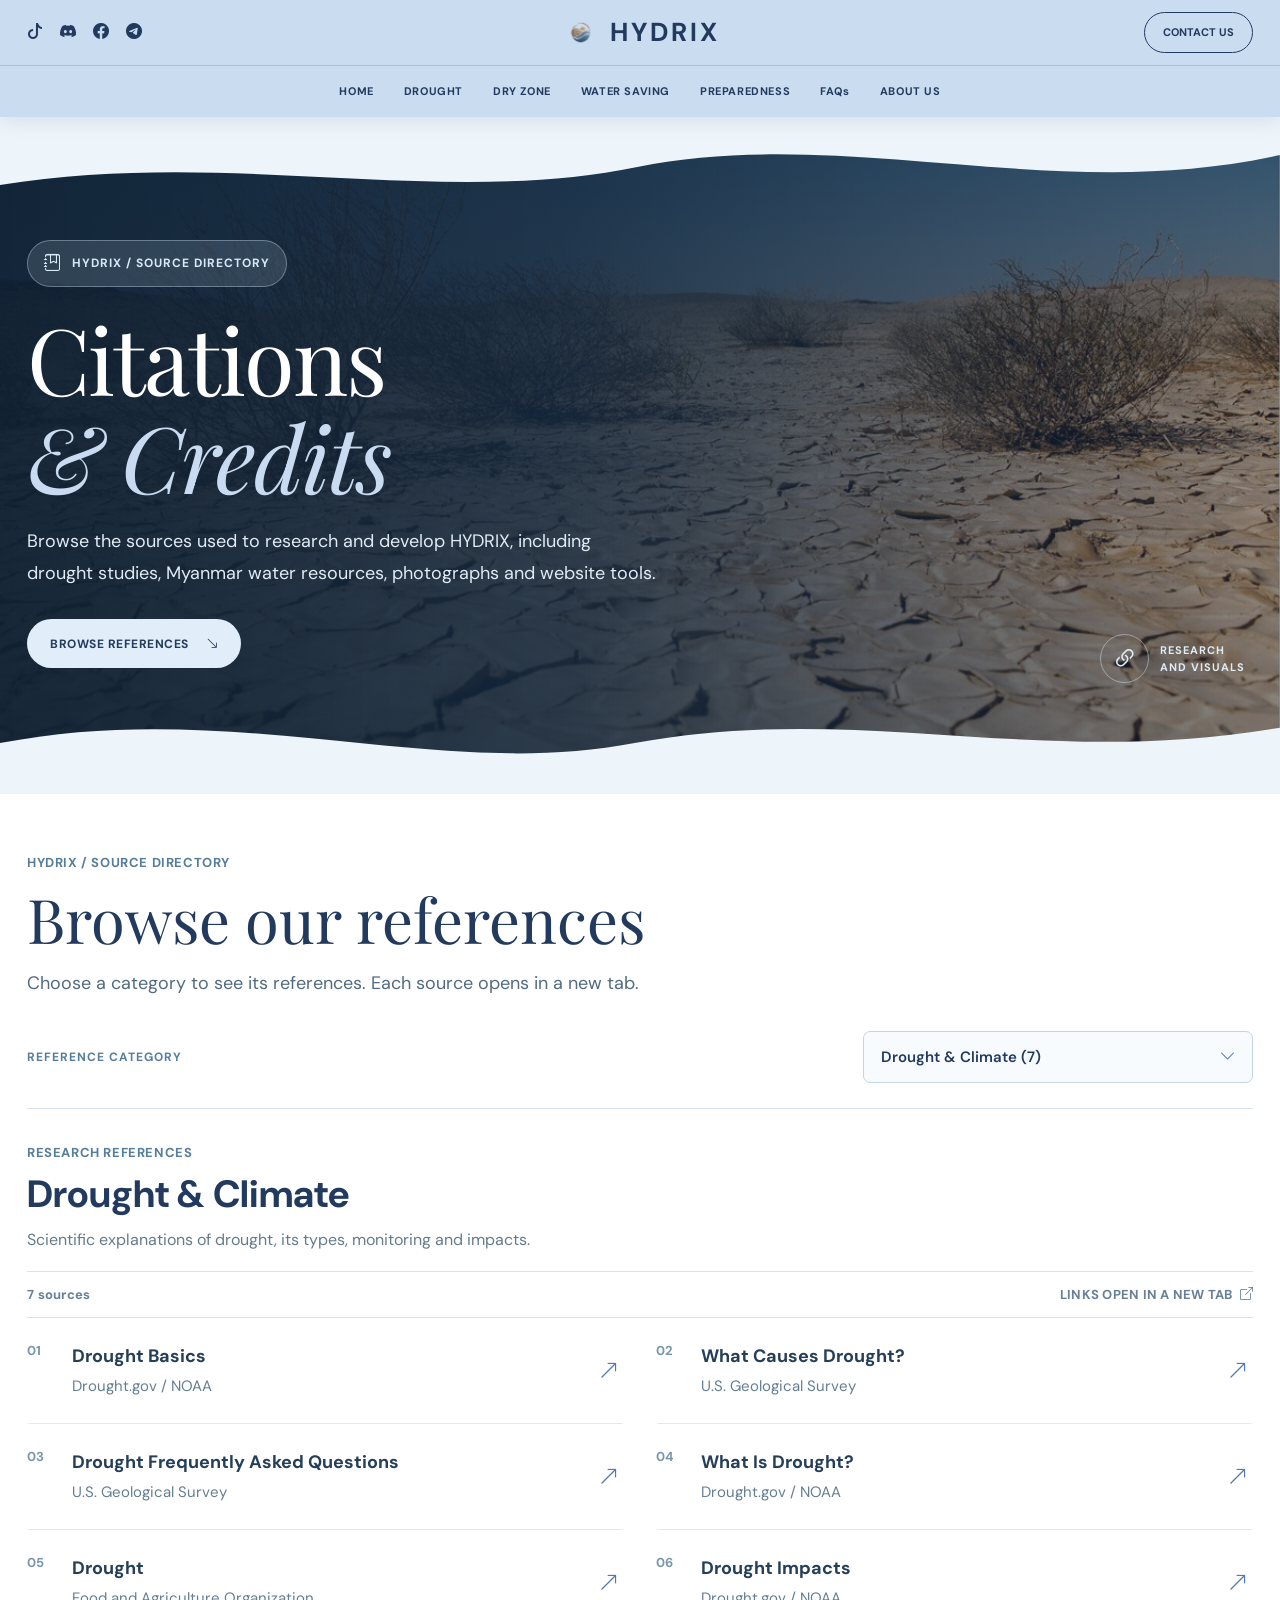
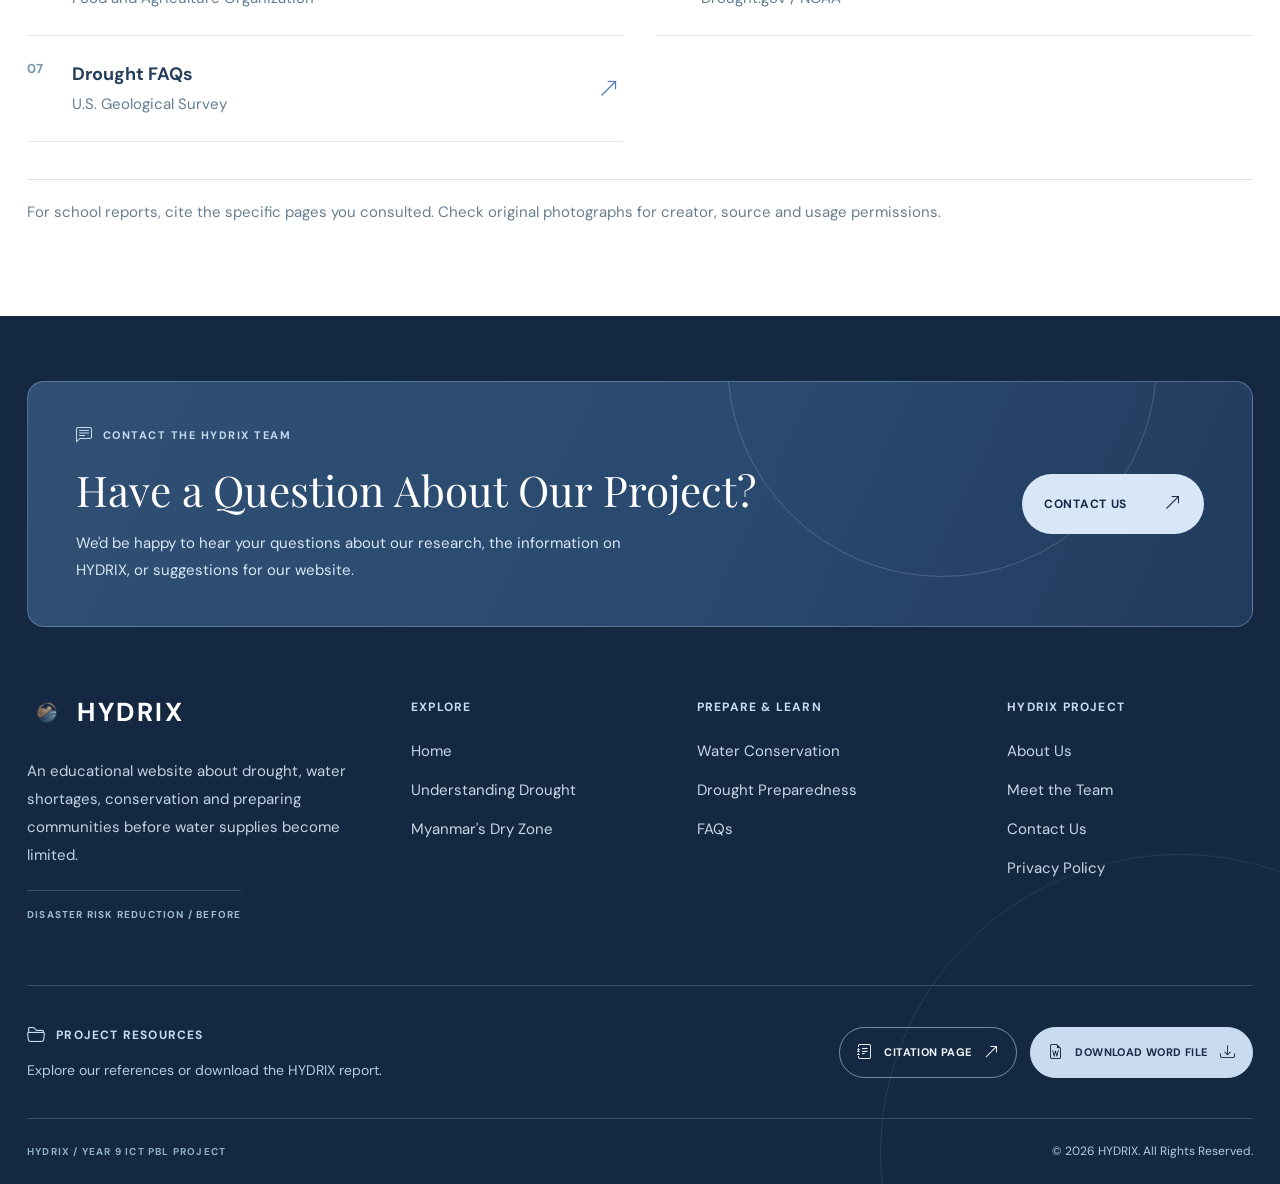
==== citations.html @ 4b5fb7cf "Add files via upload" ====
<!DOCTYPE html>
<html lang="en">
 <head>
  <meta charset="utf-8"/>
  <meta content="width=device-width, initial-scale=1.0" name="viewport"/>
  <meta content="HYDRIX research references, photograph resources and website design credits." name="description"/>
  <title>
   Citations &amp; Credits | HYDRIX
  </title>
  <link href="images/logo.png" rel="icon" type="image/png"/>
  <link href="https://cdn.jsdelivr.net/npm/bootstrap@5.3.3/dist/css/bootstrap.min.css" rel="stylesheet"/>
  <link href="https://cdn.jsdelivr.net/npm/bootstrap-icons@1.11.3/font/bootstrap-icons.min.css" rel="stylesheet"/>
  <link href="https://fonts.googleapis.com/css2?family=DM+Sans:wght@400;500;600;700&amp;family=Playfair+Display:ital,wght@0,400;0,500;1,400&amp;display=swap" rel="stylesheet"/>
  <link href="common.css" rel="stylesheet"/>
  <link href="citations.css" rel="stylesheet"/>
 </head>
 <body class="citations-page">
  <header class="site-header">
   <div class="nav-top">
    <div class="container nav-top-inner">
     <div class="social-links">
      <a aria-label="TikTok" href="https://www.tiktok.com/@dreamworld_090?_r=1&amp;_t=ZN-9BPxIyuVe5u" rel="noopener noreferrer" target="_blank">
       <i class="bi bi-tiktok">
       </i>
      </a>
      <a aria-label="Discord" href="https://discord.com/users/1201566254318759983" rel="noopener noreferrer" target="_blank">
       <i class="bi bi-discord">
       </i>
      </a>
      <a aria-label="Facebook" href="https://www.facebook.com/win.lae.may.901302?mibextid=wwXIfr" rel="noopener noreferrer" target="_blank">
       <i class="bi bi-facebook">
       </i>
      </a>
      <a aria-label="Telegram" href="https://t.me/sleep_dreamer1" rel="noopener noreferrer" target="_blank">
       <i class="bi bi-telegram">
       </i>
      </a>
     </div>
     <a class="brand" href="index.html">
      <img alt="HYDRIX logo" class="navbar-logo" src="images/logo.png"/>
      <span>
       HYDRIX
      </span>
     </a>
     <div class="header-tools">
      <a class="contact-btn" href="contact.html">
       CONTACT US
      </a>
     </div>
    </div>
   </div>
   <div class="nav-bottom">
    <nav class="navbar navbar-expand-lg">
     <div class="container">
      <button aria-controls="mainMenu" aria-expanded="false" aria-label="Toggle navigation" class="navbar-toggler mx-auto" data-bs-target="#mainMenu" data-bs-toggle="collapse" type="button">
       <span class="navbar-toggler-icon">
       </span>
      </button>
      <div class="collapse navbar-collapse" id="mainMenu">
       <ul class="navbar-nav mx-auto">
        <li class="nav-item">
         <a class="nav-link" href="index.html">
          HOME
         </a>
        </li>
        <li class="nav-item">
         <a class="nav-link" href="drought.html">
          DROUGHT
         </a>
        </li>
        <li class="nav-item">
         <a class="nav-link" href="dryzone.html">
          DRY ZONE
         </a>
        </li>
        <li class="nav-item">
         <a class="nav-link" href="conservation.html">
          WATER SAVING
         </a>
        </li>
        <li class="nav-item">
         <a class="nav-link" href="preparedness.html">
          PREPAREDNESS
         </a>
        </li>
        <li class="nav-item">
         <a class="nav-link" href="faq.html">
          FAQs
         </a>
        </li>
        <li class="nav-item">
         <a class="nav-link" href="about.html">
          ABOUT US
         </a>
        </li>
       </ul>
      </div>
     </div>
    </nav>
   </div>
  </header>
  <main>
   <section aria-labelledby="cit-hero-title" class="cit-hero">
    <div class="cit-hero-image">
     <svg aria-hidden="true" class="cit-wave cit-wave-top" preserveaspectratio="none" viewbox="0 0 1440 110">
      <path d="M0 0H1440V43C1190 98 950 10 717 56C494 101 256 35 0 76Z">
      </path>
     </svg>
     <div class="container cit-hero-inner">
      <span class="cit-hero-kicker">
       <i class="bi bi-journal-bookmark">
       </i>
       HYDRIX / SOURCE DIRECTORY
      </span>
      <h1 id="cit-hero-title">
       Citations
       <em>
        &amp; Credits
       </em>
      </h1>
      <p>
       Browse the sources used to research and develop HYDRIX, including drought studies, Myanmar water resources, photographs and website tools.
      </p>
      <a class="cit-hero-button" href="#reference-archive">
       BROWSE REFERENCES
       <i class="bi bi-arrow-down-right">
       </i>
      </a>
      <div class="cit-hero-corner">
       <i class="bi bi-link-45deg">
       </i>
       <span>
        RESEARCH
        <br/>
        AND VISUALS
       </span>
      </div>
     </div>
     <svg aria-hidden="true" class="cit-wave cit-wave-bottom" preserveaspectratio="none" viewbox="0 0 1440 110">
      <path d="M0 54C263 4 492 96 714 54C968 8 1168 83 1440 37V110H0Z">
      </path>
     </svg>
    </div>
   </section>
   <section class="cit-directory" id="reference-archive">
    <div class="container">
     <div class="cit-intro">
      <span class="cit-overline">
       HYDRIX / SOURCE DIRECTORY
      </span>
      <h2>
       Browse our references
      </h2>
      <p>
       Choose a category to see its references. Each source opens in a new tab.
      </p>
     </div>
     <div class="cit-filter-row">
      <label class="cit-select-label" for="citCategory">REFERENCE CATEGORY</label>
      <div class="cit-select-wrap">
       <select id="citCategory" class="cit-select" aria-label="Choose reference category">
        <option value="drought">Drought &amp; Climate (7)</option>
        <option value="myanmar">Myanmar &amp; Dry Zone (5)</option>
        <option value="water">Water Conservation (4)</option>
        <option value="preparedness">Preparedness &amp; Safety (4)</option>
        <option value="pictures">Picture References (10)</option>
        <option value="design">Design &amp; Website Tools (40)</option>
       </select>
       <i class="bi bi-chevron-down" aria-hidden="true"></i>
      </div>
     </div>
     <div class="cit-results-head">
      <div>
       <span class="cit-overline" id="categoryLabel">
        RESEARCH REFERENCES
       </span>
       <h3 id="categoryTitle">
        Drought &amp; Climate
       </h3>
       <p id="categoryDescription">
        Scientific information about drought and its impacts.
       </p>
      </div>
     </div>
     <div aria-live="polite" class="cit-list-status">
      <span id="citStatus">
       7 sources
      </span>
      <span>
       LINKS OPEN IN A NEW TAB
       <i class="bi bi-box-arrow-up-right">
       </i>
      </span>
     </div>
     <div class="cit-source-list" id="citSourceList">
     </div>
     <button class="cit-more" hidden="" id="citMore" type="button">
      SHOW MORE SOURCES
     </button>
     <div class="cit-attribution" hidden="" id="citPhotoNote">
      <i class="bi bi-info-circle">
      </i>
      <p>
       <strong>
        Image credits:
       </strong>
       Search pages are not individual photo citations.
            Record the original photograph page, creator and
            licence before using an image. The original sources
            of all HYDRIX image files have not been established.
      </p>
     </div>
     <p class="cit-directory-foot">
      For school reports, cite the specific pages you consulted. Check original photographs for creator, source and usage permissions.
     </p>
    </div>
   </section>
  </main>
  <footer class="footer-main">
   <div class="container">
    <!-- CONTACT SECTION -->
    <div class="footer-contact">
     <div class="footer-contact-content">
      <span class="footer-label">
       <i class="bi bi-chat-left-text">
       </i>
       CONTACT THE HYDRIX TEAM
      </span>
      <h2>
       Have a Question About Our Project?
      </h2>
      <p>
       We'd be happy to hear your questions about our research,
          the information on HYDRIX, or suggestions for our website.
      </p>
     </div>
     <a class="footer-contact-button" href="contact.html">
      CONTACT US
      <i class="bi bi-arrow-up-right">
      </i>
     </a>
    </div>
    <!-- FOOTER NAVIGATION -->
    <div class="footer-navigation">
     <div class="footer-about">
      <a class="footer-logo" href="index.html">
       <img alt="HYDRIX logo" src="images/logo.png"/>
       <span>
        HYDRIX
       </span>
      </a>
      <p>
       An educational website about drought, water shortages,
          conservation and preparing communities before
          water supplies become limited.
      </p>
      <span class="footer-project-tag">
       DISASTER RISK REDUCTION / BEFORE
      </span>
     </div>
     <div class="footer-links-group">
      <h3>
       EXPLORE
      </h3>
      <a href="index.html">
       Home
      </a>
      <a href="drought.html">
       Understanding Drought
      </a>
      <a href="dryzone.html">
       Myanmar's Dry Zone
      </a>
     </div>
     <div class="footer-links-group">
      <h3>
       PREPARE &amp; LEARN
      </h3>
      <a href="conservation.html">
       Water Conservation
      </a>
      <a href="preparedness.html">
       Drought Preparedness
      </a>
      <a href="faq.html">
       FAQs
      </a>
     </div>
     <div class="footer-links-group">
      <h3>
       HYDRIX PROJECT
      </h3>
      <a href="about.html">
       About Us
      </a>
      <a href="about.html#team">
       Meet the Team
      </a>
      <a href="contact.html">
       Contact Us
      </a>
      <a href="privacy.html">
       Privacy Policy
      </a>
     </div>
    </div>
    <!-- PROJECT RESOURCES -->
    <div class="footer-resources">
     <div class="footer-resources-info">
      <span class="footer-resources-label">
       <i class="bi bi-folder2-open">
       </i>
       PROJECT RESOURCES
      </span>
      <p>
       Explore our references or download the HYDRIX report.
      </p>
     </div>
     <div class="footer-downloads">
      <a class="footer-resource-button" href="citations.html">
       <i class="bi bi-journal-text">
       </i>
       CITATION PAGE
       <i class="bi bi-arrow-up-right">
       </i>
      </a>
      <a class="footer-resource-button footer-resource-filled" download="" href="docs/HYDRIX_Report.docx">
       <i class="bi bi-file-earmark-word">
       </i>
       DOWNLOAD WORD FILE
       <i class="bi bi-download">
       </i>
      </a>
     </div>
    </div>
    <!-- COPYRIGHT -->
    <div class="footer-bottom">
     <span>
      HYDRIX / YEAR 9 ICT PBL PROJECT
     </span>
     <p>
      &copy; 2026 HYDRIX. All Rights Reserved.
     </p>
    </div>
   </div>
  </footer>
  <script src="https://cdn.jsdelivr.net/npm/bootstrap@5.3.3/dist/js/bootstrap.bundle.min.js">
  </script>
  <script>
   "use strict";

  
  

  const library = {
    drought: [
      ["Drought Basics", "Drought.gov / NOAA",
        "https://www.drought.gov/what-is-drought/drought-basics"],
      ["What Causes Drought?", "U.S. Geological Survey",
        "https://www.usgs.gov/faqs/what-causes-drought"],
      ["Drought Frequently Asked Questions", "U.S. Geological Survey",
        "https://www.usgs.gov/centers/dakota-water-science-center/science/drought-faq"],
      ["What Is Drought?", "Drought.gov / NOAA",
        "https://www.drought.gov/what-is-drought"],
      ["Drought", "Food and Agriculture Organization",
        "https://www.fao.org/land-water/water/drought/drought"],
      ["Drought Impacts", "Drought.gov / NOAA",
        "https://www.drought.gov/impacts"],
      ["Drought FAQs", "U.S. Geological Survey",
        "https://www.usgs.gov/special-topics/drought/science/faqs"]
    ],

    myanmar: [
      ["Myanmar's Central Dry Zone", "Myanmar Information Management Unit",
        "https://www.themimu.info/special-interest-region/dry-zone"],
      ["Ensuring Reliable Water Access in Myanmar's Dry Zone", "UNDP Myanmar",
        "https://www.undp.org/myanmar/blog/ensuring-reliable-water-access-myanmars-dry-zone"],
      ["Climate Action and Water Security in the Dry Zone", "UNDP Myanmar",
        "https://www.undp.org/myanmar/stories/lost-and-found-climate-action-enhances-water-food-security-dry-zone-myanmar"],
      ["Dry Zone", "UNICEF Myanmar",
        "https://www.unicef.org/myanmar/dry-zone"],
      ["Water, Sanitation and Hygiene in Myanmar", "UNICEF Myanmar",
        "https://www.unicef.org/myanmar/water-sanitation-and-hygiene-wash"]
    ],

    water: [
      ["Water Scarcity", "UN-Water",
        "https://www.unwater.org/water-facts/water-scarcity"],
      ["Start Saving", "U.S. Environmental Protection Agency",
        "https://www.epa.gov/watersense/start-saving"],
      ["Water", "UNICEF",
        "https://www.unicef.org/wash/water"],
      ["Water, Sanitation and Hygiene", "UNICEF",
        "https://www.unicef.org/water-sanitation-and-hygiene-wash"]
    ],

    preparedness: [
      ["Monitoring Drought", "Drought.gov / NOAA",
        "https://www.drought.gov/what-is-drought/monitoring-drought"],
      ["Drought Early Warning", "Drought.gov / NOAA",
        "https://www.drought.gov/about/drought-early-warning"],
      ["Rainwater Collection and Storage", "World Health Organization",
        "https://www.who.int/publications/m/item/sanitary-inspection-package-%28drinking-water%29--rainwater-collection-and-storage"],
      ["How to Create an Emergency Water Supply", "Centers for Disease Control and Prevention",
        "https://www.cdc.gov/water-emergency/about/how-to-create-and-store-an-emergency-water-supply.html"]
    ],

    pictures: [
      ["Drought Photography", "Pinterest visual search",
        "https://www.pinterest.com/search/pins/?q=drought%20photography"],
      ["Water Scarcity Photography", "Pinterest visual search",
        "https://www.pinterest.com/search/pins/?q=water%20scarcity%20photography"],
      ["Dry Agriculture Photography", "Pinterest visual search",
        "https://www.pinterest.com/search/pins/?q=dry%20agriculture%20photography"],
      ["Water Conservation Photography", "Pinterest visual search",
        "https://www.pinterest.com/search/pins/?q=water%20conservation%20photography"],
      ["Myanmar Dry Zone Landscapes", "Pinterest visual search",
        "https://www.pinterest.com/search/pins/?q=Myanmar%20dry%20zone%20landscape"],
      ["Environmental Website Design", "Pinterest visual search",
        "https://www.pinterest.com/search/pins/?q=environmental%20editorial%20website%20design"],
      ["Drought Photos", "Unsplash image search",
        "https://unsplash.com/s/photos/drought"],
      ["Dry Landscape Photos", "Unsplash image search",
        "https://unsplash.com/s/photos/dry-landscape"],
      ["Drought Photos and Illustrations", "Pexels image search",
        "https://www.pexels.com/search/droughts/"],
      ["Myanmar Water Access Photo Story", "UNDP Myanmar",
        "https://www.undp.org/myanmar/blog/ensuring-reliable-water-access-myanmars-dry-zone"]
    ],

    design: [
      ["Environmental Website Design", "Pinterest",
        "https://www.pinterest.com/search/pins/?q=environmental%20website%20design"],
      ["Modern Editorial Website Design", "Pinterest",
        "https://www.pinterest.com/search/pins/?q=modern%20editorial%20website%20design"],
      ["Creative Hero Section Design", "Pinterest",
        "https://www.pinterest.com/search/pins/?q=creative%20website%20hero%20section"],
      ["Organic Image Shapes", "Pinterest",
        "https://www.pinterest.com/search/pins/?q=organic%20shapes%20website%20design"],
      ["About Us Page Design", "Pinterest",
        "https://www.pinterest.com/search/pins/?q=about%20us%20website%20design"],
      ["Team Member Card Design", "Pinterest",
        "https://www.pinterest.com/search/pins/?q=team%20member%20website%20design"],
      ["Modern Website Footer Design", "Pinterest",
        "https://www.pinterest.com/search/pins/?q=modern%20website%20footer%20design"],
      ["Contact Page Design", "Pinterest",
        "https://www.pinterest.com/search/pins/?q=contact%20us%20website%20design"],
      ["Educational Website Design", "Pinterest",
        "https://www.pinterest.com/search/pins/?q=educational%20website%20design"],
      ["Website Gallery Layout", "Pinterest",
        "https://www.pinterest.com/search/pins/?q=creative%20website%20gallery%20design"],
      ["Sidebar Navigation Design", "Pinterest",
        "https://www.pinterest.com/search/pins/?q=sidebar%20navigation%20website%20design"],
      ["Wave Section Divider Design", "Pinterest",
        "https://www.pinterest.com/search/pins/?q=wave%20section%20divider%20website"],
      ["Paper Tear Website Design", "Pinterest",
        "https://www.pinterest.com/search/pins/?q=ripped%20paper%20website%20design"],
      ["Minimalist Website Layout", "Pinterest",
        "https://www.pinterest.com/search/pins/?q=minimalist%20website%20design"],
      ["Sustainability Design Projects", "Behance",
        "https://www.behance.net/search/projects/sustainability"],
      ["Website Design Projects", "Behance",
        "https://www.behance.net/search/projects/web%20design"],
      ["Environmental and Sustainability Design", "Behance",
        "https://www.behance.net/search/projects/%20enviornment%20sustainability"],
      ["Website Hero Section Inspiration", "Dribbble",
        "https://dribbble.com/search/web-design-hero-section"],
      ["Hero Section Design Collection", "Dribbble",
        "https://dribbble.com/tags/website-hero-section"],
      ["Website Hero Design", "Dribbble",
        "https://dribbble.com/search/website-hero-section"],
      ["Awwwards", "Awwwards",
        "https://www.awwwards.com/"],
      ["SiteInspire", "SiteInspire",
        "https://www.siteinspire.com/"],
      ["Land-book", "Land-book",
        "https://land-book.com/"],
      ["One Page Love", "One Page Love",
        "https://onepagelove.com/"],
      ["Lapa Ninja", "Lapa Ninja",
        "https://www.lapa.ninja/"],
      ["Landingfolio", "Landingfolio",
        "https://www.landingfolio.com/"],
      ["CSS Design Awards", "CSS Design Awards",
        "https://www.cssdesignawards.com/"],
      ["Mobbin", "Mobbin",
        "https://mobbin.com/"],
      ["Figma Community", "Figma",
        "https://www.figma.com/community"],
      ["Canva Templates", "Canva",
        "https://www.canva.com/templates/"],
      ["Coolors", "Coolors",
        "https://coolors.co/"],
      ["Color Hunt", "Color Hunt",
        "https://colorhunt.co/"],
      ["FontPair", "FontPair",
        "https://www.fontpair.co/"],
      ["Typewolf", "Typewolf",
        "https://www.typewolf.com/"],
      ["Clippy CSS Clip-Path Maker", "Bennett Feely",
        "https://bennettfeely.com/clippy/"],
      ["CSS Animation Examples", "CodePen",
        "https://codepen.io/collection/XLvaLr"],
      ["CSS Border and Animation Examples", "CodePen",
        "https://codepen.io/collection/DQWoeZ"],
      ["Bootstrap 5.3 Documentation", "Bootstrap",
        "https://getbootstrap.com/docs/5.3/"],
      ["Bootstrap Icons", "Bootstrap Icons",
        "https://icons.getbootstrap.com/"],
      ["Google Fonts", "Google",
        "https://fonts.google.com/"]
    ]
  };

  const categoryLabels = {
    drought: "Drought & Climate",
    myanmar: "Myanmar & Dry Zone",
    water: "Water Conservation",
    preparedness: "Preparedness & Safety",
    pictures: "Picture References",
    design: "Design & Website Tools"
  };

  const categoryDescriptions = {
    drought: "Scientific explanations of drought, its types, monitoring and impacts.",
    myanmar: "Research about Myanmar's Central Dry Zone and access to water.",
    water: "Water scarcity, conservation and safe water access.",
    preparedness: "Early monitoring, household planning and safe water storage.",
    pictures: "Photography collections and published photo stories. Check individual image credits.",
    design: "Visual inspiration, website layouts, typography and development resources."
  };

  const categorySelect = document.getElementById("citCategory");

  const list = document.getElementById("citSourceList");
  const more = document.getElementById("citMore");
  const status = document.getElementById("citStatus");

  let currentCategory = "drought";
  let visibleLimit = 8;

  function renderSources() {
    const matching = library[currentCategory];

    const visible = matching.slice(0, visibleLimit);

    document.getElementById("categoryTitle").textContent =
      categoryLabels[currentCategory];

    document.getElementById("categoryDescription").textContent =
      categoryDescriptions[currentCategory];

    document.getElementById("categoryLabel").textContent =
      currentCategory === "pictures"
        ? "PHOTOGRAPHY & VISUALS"
        : currentCategory === "design"
          ? "DESIGN RESOURCES"
          : "RESEARCH REFERENCES";

    document.getElementById("citPhotoNote").hidden =
      currentCategory !== "pictures";

    status.textContent =
      matching.length +
      (matching.length === 1 ? " source" : " sources");

    list.replaceChildren();

    visible.forEach(([title, publisher, url], index) => {
      const row = document.createElement("a");

      row.className = "cit-source";
      row.href = url;
      row.target = "_blank";
      row.rel = "noopener noreferrer";
      row.setAttribute(
        "aria-label",
        "Open " + title + " in a new tab"
      );

      const number = document.createElement("span");
      number.className = "cit-source-number";
      number.textContent = String(index + 1).padStart(2, "0");

      const content = document.createElement("span");
      content.className = "cit-source-content";

      const heading = document.createElement("strong");
      heading.textContent = title;

      const publisherText = document.createElement("span");
      publisherText.textContent = publisher;

      content.append(heading, publisherText);

      const arrow = document.createElement("i");
      arrow.className = "bi bi-arrow-up-right";
      arrow.setAttribute("aria-hidden", "true");

      row.append(number, content, arrow);
      list.append(row);
    });

    if (visible.length === 0) {
      const empty = document.createElement("p");
      empty.className = "cit-empty";
      empty.textContent = "No matching sources in this category.";
      list.append(empty);
    }

    more.hidden = matching.length <= visibleLimit;
    more.textContent = "SHOW MORE SOURCES (" +
      Math.max(0, matching.length - visibleLimit) +
      " REMAINING)";
  }

  function setCategory(category) {
    if (!library[category]) return;

    currentCategory = category;
    visibleLimit = 8;

    categorySelect.value = category;
    renderSources();
  }

  categorySelect.addEventListener("change", () => {
    setCategory(categorySelect.value);
  });

  more.addEventListener("click", () => {
    visibleLimit += 8;
    renderSources();
  });

  setCategory("drought");
  </script>
 </body>
</html>
---- common.css ----
.site-header,
.footer-main {
  font-family: "DM Sans", sans-serif;
}

.site-header .container,
.footer-main .container {
  max-width: 1250px;
}

.site-header a,
.footer-main a {
  text-decoration: none;
}

.site-header {
  position: sticky;
  top: 0;
  z-index: 1050;
  background: rgba(201,219,240,.97);
  box-shadow: 0 2px 20px rgba(15,30,55,.11);
  backdrop-filter: blur(14px);
}

.nav-top {
  padding: 12px 0;
}

.nav-top-inner {
  display: grid;
  grid-template-columns: minmax(0,1fr) auto minmax(0,1fr);
  align-items: center;
  gap: 15px;
  min-height: 39px;
}

.social-links {
  display: flex;
  align-items: center;
  gap: 17px;
}

.social-links a {
  color: #223A5E;
  font-size: 16px;
  transition: color .2s;
}

.social-links a:hover {
  color: #4E7BB6;
}

.brand {
  display: flex;
  align-items: center;
  gap: 10px;
  color: #223A5E;
  font-size: 26px;
  font-weight: 700;
  letter-spacing: 3px;
}

.brand:hover {
  color: #223A5E;
}

.navbar-logo {
  width: 39px;
  height: 39px;
  object-fit: contain;
}

.header-tools {
  display: flex;
  align-items: center;
  justify-content: flex-end;
  gap: 12px;
}

.contact-btn {
  padding: 11px 18px;
  border: 1px solid #223A5E;
  border-radius: 40px;
  background: transparent;
  color: #223A5E;
  font-size: 11px;
  font-weight: 700;
  white-space: nowrap;
  transition: background .25s, color .25s;
}

.contact-btn:hover {
  background: #223A5E;
  color: white;
}

.nav-bottom {
  border-top: 1px solid rgba(34,58,94,.16);
}

.nav-bottom .navbar {
  min-height: 51px;
  padding: 0;
}

.nav-bottom .nav-link {
  padding: 17px 15px !important;
  color: #223A5E;
  font-size: 11px;
  font-weight: 700;
  letter-spacing: .6px;
}

.nav-bottom .nav-link:hover,
.nav-bottom .nav-link.active {
  color: #3068A7;
}

.navbar-toggler {
  border: 0;
  box-shadow: none !important;
}

.search-wrap {
  position: relative;
  width: 235px;
  max-width: 100%;
}

.search-box {
  display: flex;
  align-items: center;
  gap: 8px;
  height: 39px;
  padding: 0 11px;
  border: 1px solid #89A7C4;
  border-radius: 40px;
  background: rgba(255,255,255,.8);
}

.search-box:focus-within {
  border-color: #397DBF;
  background: white;
}

.search-box > i {
  color: #223A5E;
  font-size: 15px;
}

.search-input {
  width: 100%;
  min-width: 0;
  border: 0;
  outline: 0;
  background: transparent;
  color: #172B45;
  font-size: 13px;
}

.search-input::placeholder {
  color: #627C98;
}

.search-input::-webkit-search-cancel-button {
  display: none;
}

.search-clear {
  display: none;
  padding: 0;
  border: 0;
  background: transparent;
  color: #4C6380;
  cursor: pointer;
}

.search-menu {
  position: absolute;
  top: calc(100% + 9px);
  left: 0;
  right: 0;
  z-index: 1200;
  display: none;
  max-height: 320px;
  overflow-y: auto;
  padding: 8px;
  border: 1px solid #E0E7EF;
  border-radius: 12px;
  background: white;
  box-shadow: 0 14px 38px rgba(12,30,55,.2);
}

.search-wrap.open .search-menu {
  display: block;
}

.search-result {
  display: flex;
  align-items: center;
  gap: 10px;
  padding: 11px;
  border-radius: 8px;
  color: #172B45;
  font-size: 13px;
}

.search-result:hover {
  background: #E8F1FB;
  color: #223A5E;
}

.search-result i {
  color: #4E7BB6;
  font-size: 17px;
}

.search-empty {
  padding: 18px 13px;
  color: #677D94;
  font-size: 13px;
}

.footer-main {
  position: relative;
  overflow: hidden;
  padding: 65px 0 24px;
  background: #142941;
  color: #FFFFFF;
}

.footer-main::before {
  content: "";
  position: absolute;
  right: -200px;
  bottom: -270px;
  width: 600px;
  height: 600px;
  border: 1px solid rgba(201,219,240,.1);
  border-radius: 50%;
  pointer-events: none;
}

.footer-main .container {
  position: relative;
  z-index: 1;
}

.footer-contact {
  position: relative;
  isolation: isolate;
  display: flex;
  align-items: center;
  justify-content: space-between;
  gap: 50px;
  min-height: 235px;
  padding: 42px 48px;
  overflow: hidden;
  border: 1px solid rgba(201,219,240,.3);
  border-radius: 17px;
  background: linear-gradient(
    115deg,
    #304F73 0%,
    #29496E 58%,
    #213B5D 100%
  );
}

.footer-contact::after {
  content: "";
  position: absolute;
  z-index: -1;
  top: -235px;
  right: 95px;
  width: 430px;
  height: 430px;
  border: 1px solid rgba(201,219,240,.22);
  border-radius: 50%;
  pointer-events: none;
}

.footer-contact-content {
  max-width: 680px;
}

.footer-label {
  display: inline-flex;
  align-items: center;
  gap: 9px;
  color: #C4DBEF;
  font-size: 11px;
  font-weight: 700;
  letter-spacing: 1.5px;
}

.footer-label i {
  font-size: 16px;
}

.footer-contact h2 {
  margin: 17px 0 15px;
  color: #FFFFFF;
  font-family: "Playfair Display", serif;
  font-size: clamp(31px,3.3vw,47px);
  font-weight: 400;
  line-height: 1.2;
}

.footer-contact p {
  max-width: 575px;
  margin: 0;
  color: #D6E7F5;
  font-size: 15px;
  line-height: 1.8;
}

.footer-contact-button {
  display: inline-flex;
  align-items: center;
  justify-content: space-between;
  gap: 30px;
  flex-shrink: 0;
  min-width: 182px;
  padding: 17px 22px;
  border-radius: 35px;
  background: #D7E7F8;
  color: #172B45;
  font-size: 12px;
  font-weight: 700;
  letter-spacing: .7px;
  transition: background .25s, transform .25s;
}

.footer-contact-button:hover {
  transform: translateY(-3px);
  background: #FFFFFF;
  color: #172B45;
}

.footer-contact-button i {
  font-size: 17px;
}

.footer-navigation {
  display: grid;
  grid-template-columns: 1.4fr 1fr 1.1fr 1fr;
  gap: 40px;
  padding: 66px 0 60px;
}

.footer-about {
  max-width: 330px;
}

.footer-logo {
  display: inline-flex;
  align-items: center;
  gap: 11px;
  color: white;
  font-size: 26px;
  font-weight: 700;
  letter-spacing: 2.5px;
}

.footer-logo:hover {
  color: white;
}

.footer-logo img {
  width: 39px;
  height: 39px;
  object-fit: contain;
}

.footer-about p {
  margin: 19px 0 21px;
  color: #C3D3E3;
  font-size: 15px;
  line-height: 1.85;
}

.footer-project-tag {
  display: inline-block;
  padding-top: 15px;
  border-top: 1px solid rgba(201,219,240,.24);
  color: #9DBBD7;
  font-size: 10px;
  font-weight: 700;
  letter-spacing: 1.2px;
  line-height: 1.8;
}

.footer-links-group h3 {
  margin: 7px 0 24px;
  color: #C9DBF0;
  font-size: 12px;
  font-weight: 700;
  letter-spacing: 1.2px;
}

.footer-links-group a {
  display: block;
  width: fit-content;
  margin-bottom: 15px;
  color: #C8D7E7;
  font-size: 15px;
  line-height: 1.6;
  transition: color .2s, transform .2s;
}

.footer-links-group a:hover {
  transform: translateX(3px);
  color: #FFFFFF;
}

.footer-resources {
  display: flex;
  align-items: center;
  justify-content: space-between;
  flex-wrap: wrap;
  gap: 30px;
  padding: 35px 0;
  border-top: 1px solid rgba(201,219,240,.2);
  border-bottom: 1px solid rgba(201,219,240,.2);
}

.footer-resources-info {
  flex: 1 1 280px;
  min-width: 220px;
}

.footer-resources-label {
  display: inline-flex;
  align-items: center;
  gap: 10px;
  color: #C9DBF0;
  font-size: 12px;
  font-weight: 700;
  letter-spacing: 1.2px;
}

.footer-resources-label i {
  font-size: 18px;
}

.footer-resources-info p {
  margin: 11px 0 0;
  color: #B7CADE;
  font-size: 14px;
  line-height: 1.7;
}

.footer-downloads {
  display: flex;
  align-items: center;
  justify-content: flex-end;
  flex-wrap: wrap;
  gap: 13px;
}

.footer-resource-button {
  display: inline-flex;
  align-items: center;
  justify-content: center;
  gap: 12px;
  min-height: 47px;
  padding: 13px 17px;
  border: 1px solid rgba(201,219,240,.55);
  border-radius: 35px;
  background: transparent;
  color: #F1F6FB;
  font-size: 11px;
  font-weight: 700;
  letter-spacing: .4px;
  white-space: nowrap;
  transition: background .25s, color .25s, transform .25s;
}

.footer-resource-button:hover {
  transform: translateY(-2px);
  border-color: #C9DBF0;
  background: rgba(201,219,240,.12);
  color: #FFFFFF;
}

.footer-resource-button i {
  font-size: 15px;
}

.footer-resource-filled {
  border-color: #C9DBF0;
  background: #C9DBF0;
  color: #172B45;
}

.footer-resource-filled:hover {
  background: #FFFFFF;
  color: #172B45;
}

.footer-bottom {
  display: flex;
  align-items: center;
  justify-content: space-between;
  flex-wrap: wrap;
  gap: 15px;
  padding-top: 23px;
}

.footer-bottom span {
  color: #8FAEC8;
  font-size: 10px;
  font-weight: 700;
  letter-spacing: 1.2px;
}

.footer-bottom p {
  margin: 0;
  color: #B7CADE;
  font-size: 12px;
}

@media (max-width: 991px) {
  .nav-top-inner {
    grid-template-columns: minmax(0,1fr) auto;
  }

  .social-links {
    display: none;
  }

  .header-tools {
    justify-content: flex-end;
  }

  .nav-bottom .navbar-collapse {
    padding: 12px 0;
  }

  .nav-bottom .nav-link {
    padding: 12px !important;
    font-size: 12px;
  }

  .footer-navigation {
    grid-template-columns: repeat(3,minmax(0,1fr));
    gap: 35px;
  }

  .footer-about {
    grid-column: 1 / -1;
    max-width: 600px;
  }

  .footer-contact {
    gap: 25px;
    padding: 37px 32px;
  }

  .footer-contact h2 {
    font-size: 37px;
  }

  .footer-downloads {
    justify-content: flex-start;
  }
}

@media (max-width: 767px) {
  .footer-contact {
    flex-direction: column;
    align-items: flex-start;
    min-height: 0;
  }

  .footer-contact-button {
    justify-content: space-between;
  }

  .footer-resources {
    flex-direction: column;
    align-items: flex-start;
    gap: 25px;
  }

  .footer-resources-info {
    flex: initial;
    min-width: 0;
  }

  .footer-downloads {
    justify-content: flex-start;
    width: 100%;
  }
}

@media (max-width: 575px) {
  .nav-top {
    padding: 10px 0;
  }

  .brand {
    gap: 5px;
    font-size: 18px;
    letter-spacing: 1px;
  }

  .navbar-logo {
    width: 31px;
    height: 31px;
  }

  .header-tools {
    gap: 7px;
  }

  .header-tools .search-wrap {
    width: clamp(105px,30vw,145px);
  }

  .search-box {
    height: 36px;
    padding: 0 8px;
  }

  .contact-btn {
    padding: 9px;
    font-size: 9px;
  }

  .footer-main {
    padding: 45px 0 22px;
  }

  .footer-contact {
    padding: 29px 22px;
    border-radius: 12px;
  }

  .footer-contact h2 {
    font-size: 33px;
  }

  .footer-contact p {
    font-size: 14px;
  }

  .footer-contact-button {
    width: 100%;
  }

  .footer-navigation {
    grid-template-columns: repeat(2,minmax(0,1fr));
    gap: 32px 22px;
    padding: 45px 0;
  }

  .footer-about {
    grid-column: 1 / -1;
  }

  .footer-logo {
    font-size: 23px;
  }

  .footer-about p {
    font-size: 14px;
  }

  .footer-links-group h3 {
    font-size: 11px;
  }

  .footer-links-group a {
    font-size: 14px;
  }

  .footer-resources {
    gap: 27px;
    padding: 30px 0;
  }

  .footer-downloads {
    width: 100%;
    flex-direction: column;
    align-items: stretch;
  }

  .footer-resource-button {
    justify-content: space-between;
    width: 100%;
    white-space: normal;
    font-size: 11px;
  }

  .footer-bottom {
    align-items: flex-start;
    flex-direction: column;
    gap: 8px;
  }
}

@media (prefers-reduced-motion: reduce) {
  .footer-contact-button,
  .footer-resource-button {
    transition: none;
  }
}
---- citations.css ----
:root {

  --cit-navy: #223A5E;

  --cit-blue: #4E7BB6;

  --cit-ice: #C9DBF0;

  --cit-paper: #EDF4FA;

  --cit-ink: #172B45;

}

html {

  scroll-behavior: smooth;

  scroll-padding-top: 125px;

}

body.citations-page {

  margin: 0;

  overflow-x: hidden;

  background: #FFFFFF;

  color: var(--cit-ink);

  font-family: "DM Sans", sans-serif;

}

.citations-page main {

  animation: citAppear .65s ease both;

}

@keyframes citAppear {

  from {

    opacity: 0;

    transform: translateY(7px);

  }

  to {

    opacity: 1;

    transform: translateY(0);

  }

}

.citations-page main .container {

  max-width: 1250px;

}

.citations-page main a {

  text-decoration: none;

}

.citations-page main h1,

.citations-page main h2 {

  font-family: "Playfair Display", Georgia, serif;

  font-weight: 400;

}

.citations-page main :is(a, button, input):focus-visible {

  outline: 3px solid #5A98CD;

  outline-offset: 4px;

}

.cit-hero {

  background: var(--cit-paper);

}

.cit-hero-image {

  position: relative;

  isolation: isolate;

  display: flex;

  align-items: center;

  min-height: 540px;

  background-image:

    linear-gradient(

      90deg,

      rgba(15,33,53,.94) 0%,

      rgba(21,43,67,.86) 44%,

      rgba(23,45,71,.4) 100%

    ),

    url("images/droughtg.jpg");

  background-size: cover;

  background-position: center center;

  color: #FFFFFF;

}

.cit-hero-image::before {

  content: "";

  position: absolute;

  z-index: -1;

  inset: 0;

  background: radial-gradient(

    ellipse at 80% 58%,

    transparent 0%,

    rgba(13,31,48,.34) 90%

  );

}

.cit-wave {

  position: absolute;

  left: 0;

  width: 100%;

  height: 100px;

  pointer-events: none;

  fill: var(--cit-paper);

}

.cit-wave-top {

  top: -1px;

}

.cit-wave-bottom {

  bottom: -1px;

}

.cit-hero-inner {

  position: relative;

  z-index: 1;

  padding: 123px 12px 125px;

}

.cit-hero-kicker {

  display: inline-flex;

  align-items: center;

  gap: 10px;

  margin-bottom: 22px;

  padding: 10px 16px;

  border: 1px solid rgba(219,233,248,.35);

  border-radius: 50px;

  background: rgba(211,230,249,.14);

  color: #D7E8F7;

  font-size: 12px;

  font-weight: 700;

  letter-spacing: 1px;

}

.cit-hero-kicker i {

  font-size: 17px;

}

.cit-hero h1 {

  max-width: 800px;

  margin: 0 0 21px;

  font-size: clamp(60px, 7.2vw, 104px);

  line-height: 1.06;

  letter-spacing: -2px;

}

.cit-hero h1 em {

  display: block;

  color: #C9DBF0;

  font-weight: 400;

}

.cit-hero p {

  max-width: 630px;

  margin: 0 0 30px;

  color: #E1EBF5;

  font-size: 18px;

  line-height: 1.78;

}

.cit-hero-button {

  display: inline-flex;

  align-items: center;

  gap: 17px;

  min-height: 49px;

  padding: 14px 23px;

  border-radius: 30px;

  background: #E1EDF8;

  color: var(--cit-navy);

  font-size: 12px;

  font-weight: 700;

  letter-spacing: .5px;

  transition: background .25s, transform .25s;

}

.cit-hero-button:hover {

  color: var(--cit-navy);

  background: #FFFFFF;

  transform: translateY(-3px);

}

.cit-hero-corner {

  position: absolute;

  right: 20px;

  bottom: 110px;

  display: flex;

  align-items: center;

  gap: 11px;

  color: #DFECF8;

  font-size: 11px;

  font-weight: 700;

  letter-spacing: 1px;

  line-height: 1.5;

}

.cit-hero-corner i {

  display: grid;

  place-items: center;

  width: 49px;

  height: 49px;

  border: 1px solid rgba(224,239,255,.45);

  border-radius: 50%;

  font-size: 25px;

}

.cit-directory {

  padding: 65px 0 90px;

  background: #FFFFFF;

}

.cit-intro {

  max-width: 810px;

  margin-bottom: 32px;

}

.cit-overline {

  display: block;

  color: #557E9D;

  font-size: 13px;

  font-weight: 700;

  letter-spacing: .6px;

}

.cit-intro h2 {

  margin: 12px 0 14px;

  color: var(--cit-navy);

  font-size: clamp(42px, 4.8vw, 62px);

  line-height: 1.12;

}

.cit-intro p {

  margin: 0;

  color: #526B80;

  font-size: 18px;

  line-height: 1.75;

}


.cit-results-head {

  display: flex;

  justify-content: space-between;

  align-items: end;

  gap: 25px;

  margin-bottom: 21px;

}

.cit-results-head > div {

  min-width: 0;

  max-width: 700px;

}

.cit-results-head h3 {

  margin: 9px 0;

  color: var(--cit-navy);

  font-family: "DM Sans", sans-serif;

  font-size: clamp(28px, 3vw, 38px);

  font-weight: 700;

  line-height: 1.18;

}

.cit-results-head p {

  margin: 0;

  color: #657B8C;

  font-size: 16px;

  line-height: 1.7;

}

.cit-list-status {

  display: flex;

  align-items: center;

  justify-content: space-between;

  flex-wrap: wrap;

  gap: 15px;

  padding: 13px 0;

  border-top: 1px solid #D8E4ED;

  border-bottom: 1px solid #D8E4ED;

  color: #678096;

  font-size: 13px;

  font-weight: 700;

  letter-spacing: .25px;

}

.cit-list-status i {

  margin-left: 4px;

}

.cit-source-list {

  display: grid;

  grid-template-columns: repeat(2, minmax(0,1fr));

  column-gap: 32px;

}

.cit-source {

  display: grid;

  grid-template-columns: 30px minmax(0,1fr) 24px;

  align-items: center;

  gap: 15px;

  min-height: 106px;

  padding: 18px 5px 18px 0;

  border-bottom: 1px solid #E0E9EF;

  color: var(--cit-navy);

  transition: background .2s;

}

.cit-source:hover {

  background: #F3F8FB;

  color: var(--cit-navy);

}

.cit-source-number {

  align-self: start;

  padding-top: 5px;

  color: #7896AB;

  font-size: 13px;

  font-weight: 700;

}

.cit-source-content {

  display: flex;

  flex-direction: column;

  gap: 7px;

  min-width: 0;

}

.cit-source-content strong {

  color: #263F59;

  font-size: 18px;

  font-weight: 700;

  line-height: 1.38;

}

.cit-source-content > span {

  color: #637E92;

  font-size: 15px;

  line-height: 1.45;

}

.cit-source > i {

  justify-self: end;

  color: #4E7BB6;

  font-size: 20px;

  transition: transform .2s;

}

.cit-source:hover > i {

  transform: translate(3px, -3px);

}

.cit-empty {

  grid-column: 1 / -1;

  padding: 35px 0;

  color: #637D91;

  font-size: 17px;

}

.cit-more {

  display: flex;

  align-items: center;

  justify-content: center;

  gap: 10px;

  width: 100%;

  margin-top: 28px;

  padding: 15px 20px;

  border: 1px solid #AAC5D9;

  border-radius: 5px;

  background: #EFF5FA;

  color: var(--cit-navy);

  font-size: 14px;

  font-weight: 700;

  letter-spacing: .2px;

  cursor: pointer;

}

.cit-more:hover {

  background: #E0EDF6;

}

.cit-more[hidden],

.cit-attribution[hidden] {

  display: none;

}

.cit-attribution {

  display: flex;

  align-items: flex-start;

  gap: 14px;

  margin-top: 28px;

  padding: 19px 21px;

  background: #F0F6FA;

  border-left: 3px solid #76A1C1;

}

.cit-attribution i {

  color: #4E7BB6;

  font-size: 22px;

}

.cit-attribution p {

  margin: 0;

  color: #506D82;

  font-size: 16px;

  line-height: 1.75;

}

.cit-directory-foot {

  margin: 37px 0 0;

  padding-top: 20px;

  border-top: 1px solid #D8E4ED;

  color: #697F90;

  font-size: 15px;

  line-height: 1.7;

}

@media (max-width: 991px) {

  .cit-hero-image {

    min-height: 485px;

  }

  .cit-hero-inner {

    padding: 112px 12px 119px;

  }

  .cit-hero-corner {

    display: none;

  }

  .cit-results-head {

    align-items: stretch;

    flex-direction: column;

  }

  }

@media (max-width: 767px) {

  .cit-directory {

    padding: 52px 0 65px;

  }

  .cit-intro p {

    font-size: 17px;

  }

.cit-source-list {

    grid-template-columns: 1fr;

  }

  .cit-list-status > span:last-child {

    display: none;

  }

}

@media (max-width: 575px) {

  .cit-wave {

    height: 65px;

  }

  .cit-hero-image {

    min-height: 460px;

    background-position: 65% center;

  }

  .cit-hero-inner {

    padding: 98px 12px 99px;

  }

  .cit-hero-kicker {

    font-size: 10px;

    letter-spacing: .55px;

  }

  .cit-hero h1 {

    font-size: clamp(49px, 10vw, 68px);

    letter-spacing: -1px;

  }

  .cit-hero p {

    font-size: 16px;

    line-height: 1.7;

  }

  .cit-hero-button {

    padding: 13px 17px;

    font-size: 11px;

  }

  .cit-intro h2 {

    font-size: 40px;

  }

  .cit-results-head h3 {

    font-size: 29px;

  }

  .cit-source-content strong {

    font-size: 17px;

  }

  .cit-source-content > span {

    font-size: 14px;

  }

  .cit-source {

    min-height: 92px;

    gap: 12px;

  }

  .cit-attribution p {

    font-size: 15px;

  }

}

@media (prefers-reduced-motion: reduce) {

  html {

    scroll-behavior: auto;

  }

  .citations-page main,

  .citations-page main * {

    animation: none !important;

    transition: none !important;

  }

}

/* Compact reference listing: no search input */
.cit-results-head { margin-bottom: 18px; }

.cit-directory { padding-top: 60px; }
.cit-source { border-radius: 3px; }
@media (max-width: 575px) {
  .cit-directory { padding-top: 44px; }

}

/* Reference category dropdown */
.cit-filter-row {
  display: flex;
  align-items: center;
  justify-content: space-between;
  flex-wrap: wrap;
  gap: 16px;
  margin-bottom: 34px;
  padding-bottom: 25px;
  border-bottom: 1px solid #D8E4ED;
}
.cit-select-label {
  color: #557E9D;
  font-size: 12px;
  font-weight: 700;
  letter-spacing: 1px;
}
.cit-select-wrap {
  position: relative;
  width: min(100%, 390px);
}
.cit-select {
  display: block;
  width: 100%;
  min-height: 52px;
  appearance: none;
  -webkit-appearance: none;
  padding: 12px 47px 12px 17px;
  border: 1px solid #C4D6E4;
  border-radius: 7px;
  background: #F8FBFD;
  color: #223A5E;
  font: 600 15px "DM Sans", sans-serif;
  cursor: pointer;
  transition: border-color .2s, background .2s;
}
.cit-select:hover { border-color: #4E7BB6; background: #FFFFFF; }
.cit-select:focus-visible { outline: 3px solid #8DBCE1; outline-offset: 3px; }
.cit-select-wrap > i {
  position: absolute;
  right: 17px;
  top: 50%;
  transform: translateY(-50%);
  color: #4E7BB6;
  pointer-events: none;
}
@media (max-width: 575px) {
  .cit-filter-row { align-items: stretch; gap: 10px; margin-bottom: 24px; }
  .cit-select-wrap { width: 100%; }
}
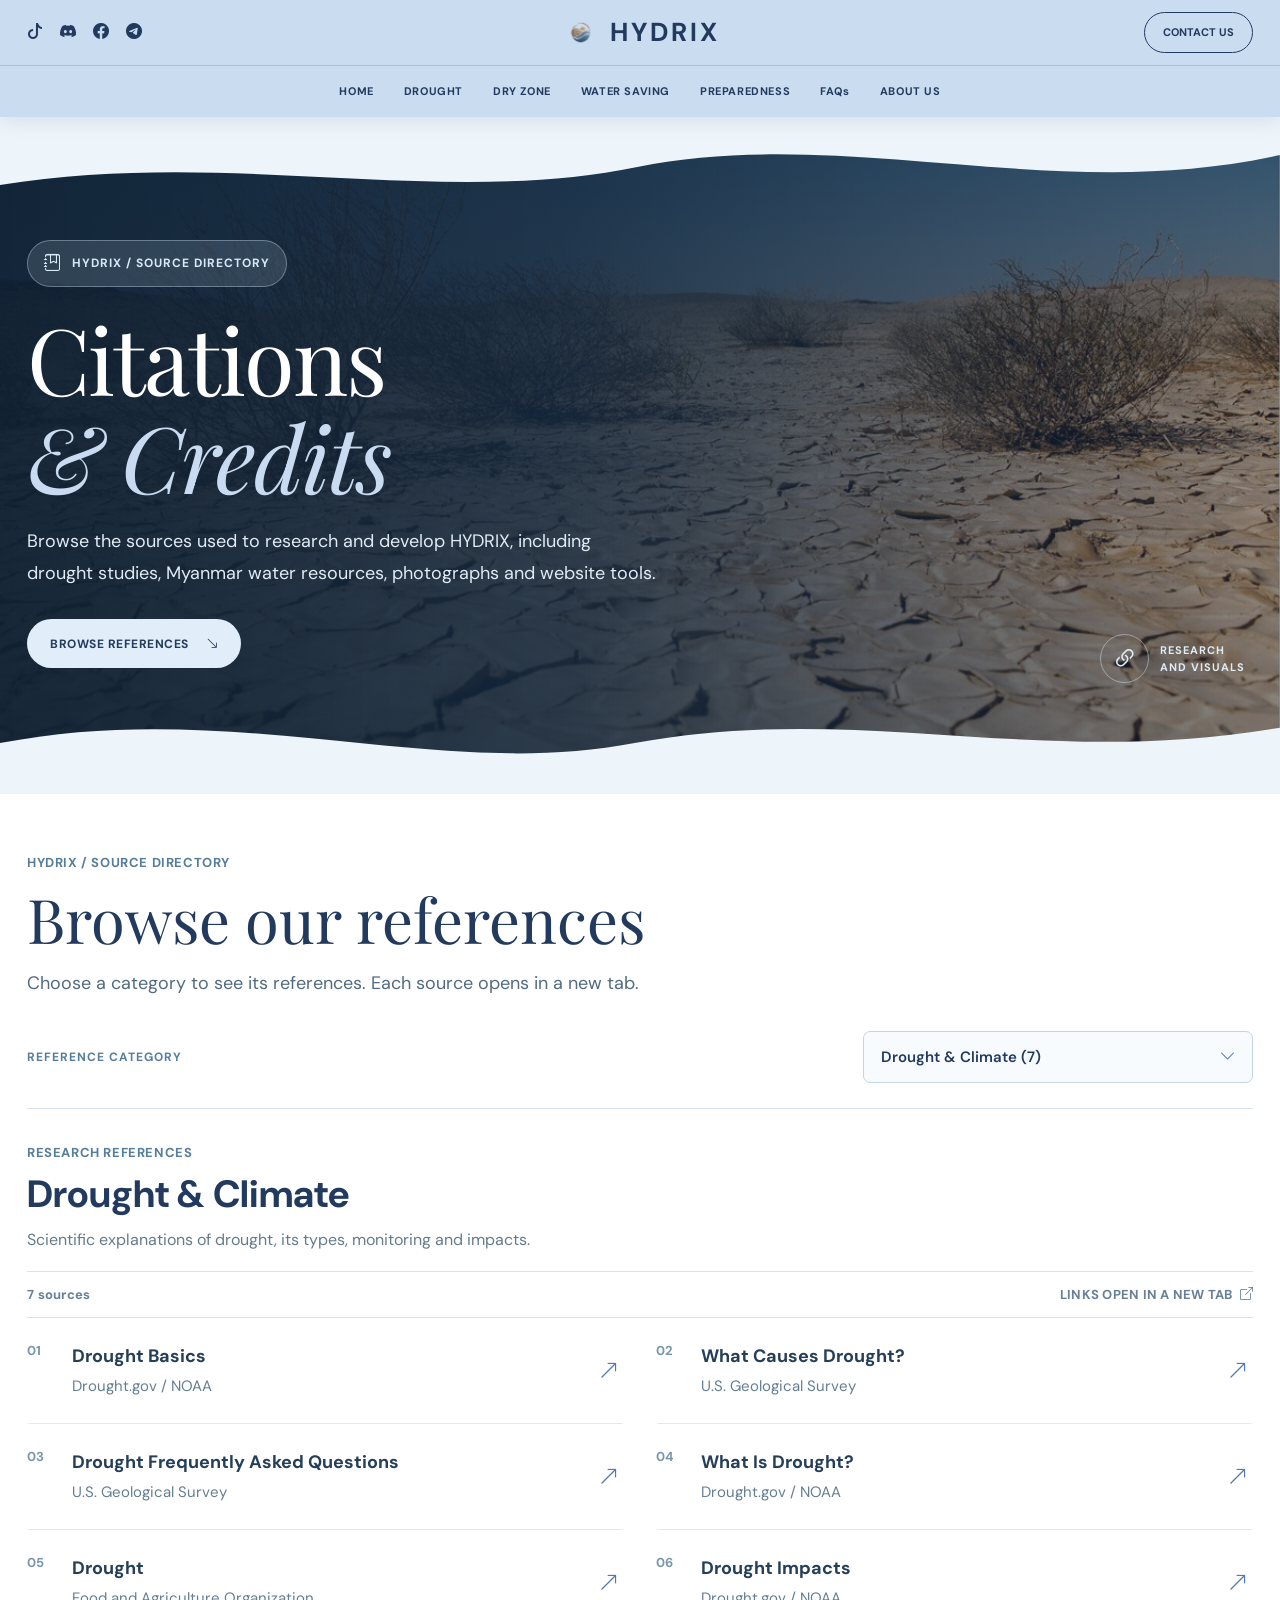
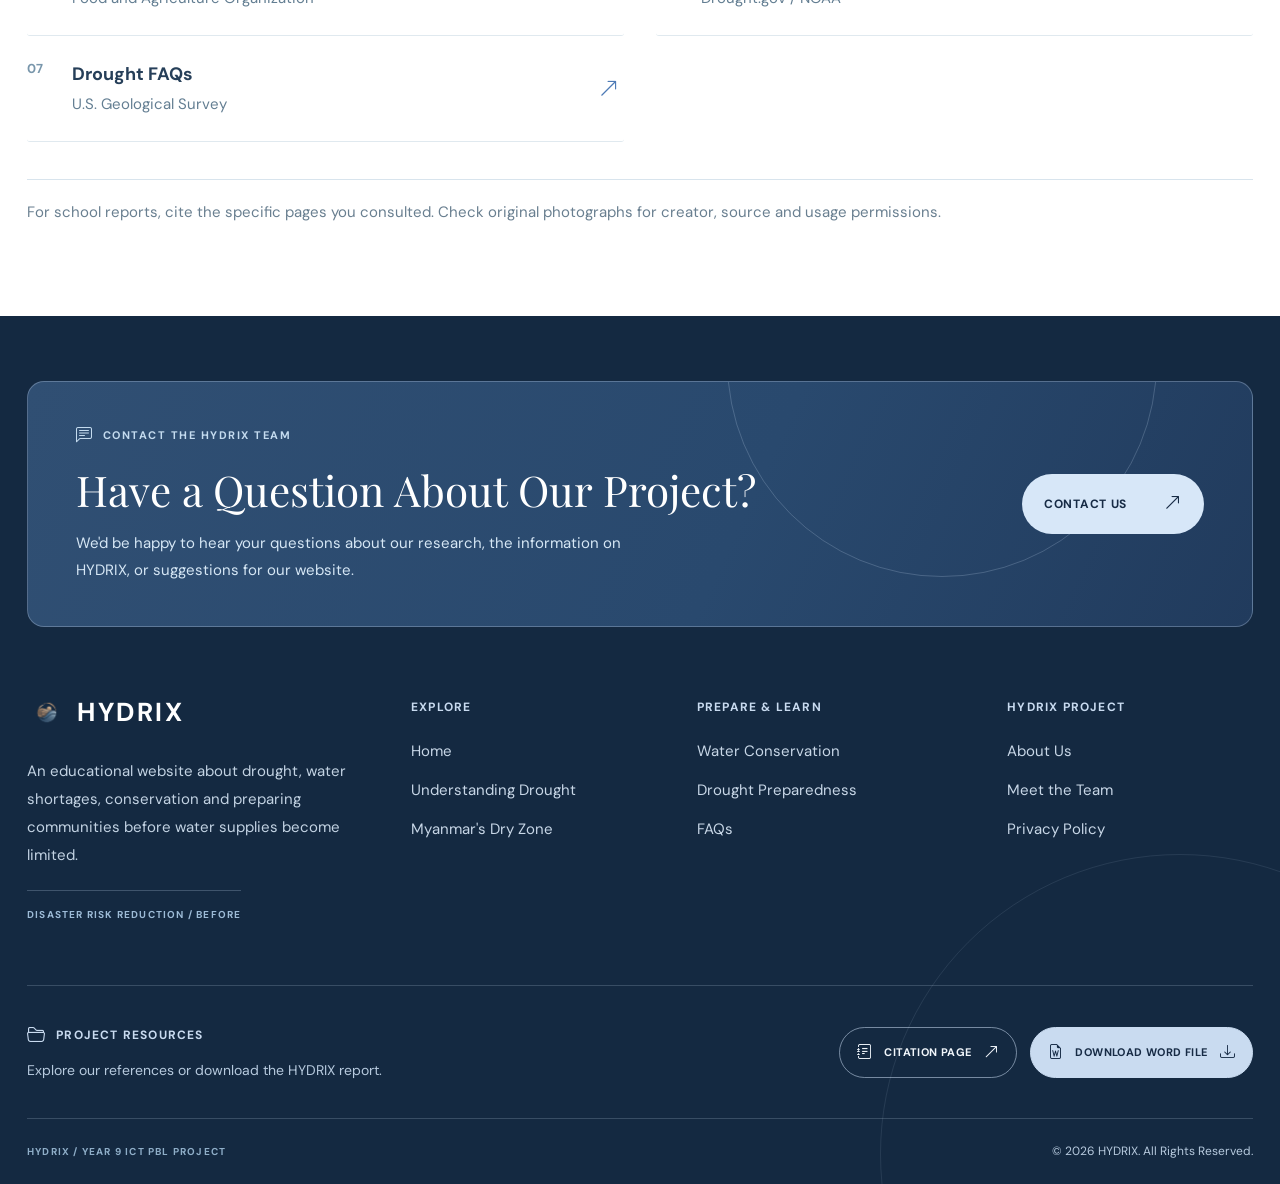
==== commit c99c4725: "Add files via upload" ====
--- a/citations.html
+++ b/citations.html
@@ -295,9 +295,6 @@
       </a>
       <a href="about.html#team">
        Meet the Team
-      </a>
-      <a href="contact.html">
-       Contact Us
       </a>
       <a href="privacy.html">
        Privacy Policy
